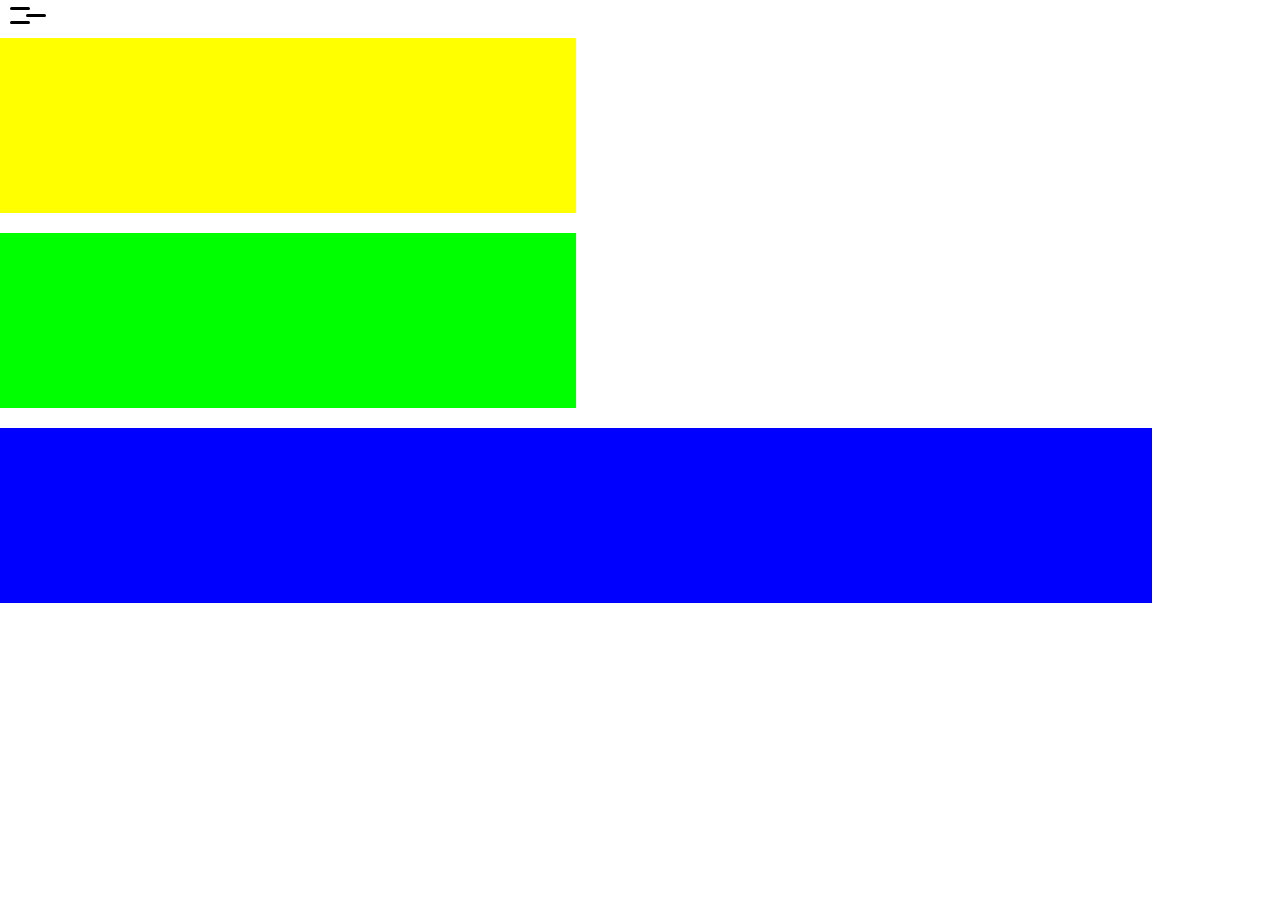
==== index.html @ f6698183 "new files" ====
<!doctype html>
<html class="no-js" lang="sv">

<head>
  <meta charset="utf-8">
  <title></title>
  <meta name="description" content="">
  <meta name="viewport" content="width=device-width, initial-scale=1">

  <meta property="og:title" content="">
  <meta property="og:type" content="">
  <meta property="og:url" content="">
  <meta property="og:image" content="">

  <link rel="manifest" href="site.webmanifest">
  <link rel="apple-touch-icon" href="icon.png">

  <link rel="icon" href="icon.png">
  <link rel="stylesheet" href="css/normalize.css">
  <link rel="stylesheet" href="css/style.css">

  <meta name="theme-color" content="#fafafa">
</head>

<body>
  <button>
    <span></span>
    <span></span>
    <span></span>
  </button>

  <div class="box-container">
    <div class="box red"></div>
    <div class="box green"></div>
    <div class="box blue"></div>


  </div>
 
</body>

</html>
---- css/style.css ----
body {

    background-color: #ffffff;
    
  }

.box { 
   
    width: 100%;
    height: 175px;
    margin-bottom: 20px;     
    transition: all 0.3s ease-in-out;
}

.red {
    background-color: rgb(255, 0, 0);

}
.green {
    background-color: rgb(0, 255, 0);

}


.blue {
    background-color: rgb(0, 0, 255);
    
    }


/*--------------------------------------------*/
/*-----------------Desktop--------------------*/
/*--------------------------------------------*/
@media screen and (min-width: 700px) {
    .box {
        width: 45%;

    }
    .blue {
        width: 90%;

    }




    .red {
        background-color: yellow;

    }
    .box-contrainer {
        display: flex;
        flex-wrap:wrap;
        }  
   
    }
/*--------------------------------------------*/
/*-----------------knapp---------------------*/
/*--------------------------------------------*/

button {
    width: 35px;
    height: 35px;
    background-color: transparent;
    border: 0;
    cursor: pointer;

}

button span {
    width: 20px;
    height: 3px;
    margin-bottom: 4px;
    border-radius: 3px;
    display: block;
    background-color: rgb(0, 0, 0);
    position: relative;
    right: 0;
    left: 20px;
    transition: all 0.3s ease-in-out;
}

button:hover span:nth-child(2) {
   
    right: 4px;
}

button:hover span:nth-child(1) {
   
    left: 4px;
}

button:hover span:nth-child(3) {
   
    left: 4px;
}
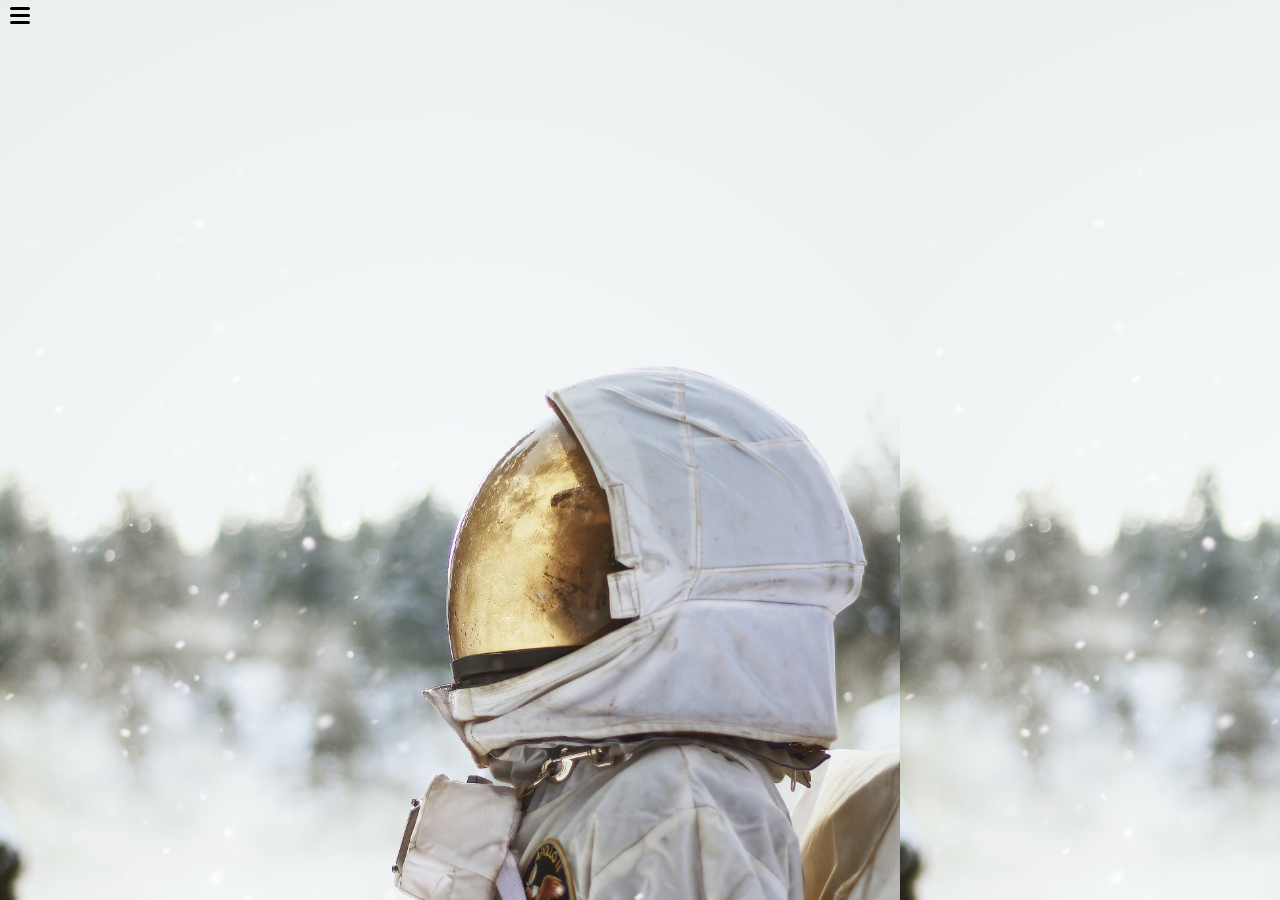
==== commit a5b714b6: "minor improvments" ====
--- a/index.html
+++ b/index.html
@@ -22,20 +22,24 @@
   <meta name="theme-color" content="#fafafa">
 </head>
 
-<body>
-  <button>
+<body>  
+  
+  <button class="button" onclick='location.href="https://github.com/felle64"'>
+
     <span></span>
     <span></span>
     <span></span>
   </button>
 
-  <div class="box-container">
+ 
+
+    <div class="box-container">
     <div class="box red"></div>
     <div class="box green"></div>
     <div class="box blue"></div>
 
 
-  </div>
+    </div>
  
 </body>
 
--- a/css/style.css
+++ b/css/style.css
@@ -1,64 +1,40 @@
-body {
 
-    background-color: #ffffff;
-    
-  }
 
-.box { 
-   
-    width: 100%;
-    height: 175px;
-    margin-bottom: 20px;     
-    transition: all 0.3s ease-in-out;
-}
 
-.red {
-    background-color: rgb(255, 0, 0);
 
-}
-.green {
-    background-color: rgb(0, 255, 0);
 
+body{
+    background-image:url('../img/astronaut.jpg');
+    background-attachment:fixed;
+  
+    background-size: 100vh
 }
 
 
-.blue {
-    background-color: rgb(0, 0, 255);
-    
-    }
+
+
+
+
+
 
 
 /*--------------------------------------------*/
 /*-----------------Desktop--------------------*/
 /*--------------------------------------------*/
 @media screen and (min-width: 700px) {
-    .box {
-        width: 45%;
-
-    }
-    .blue {
-        width: 90%;
-
-    }
+  
 
 
 
 
-    .red {
-        background-color: yellow;
 
-    }
-    .box-contrainer {
-        display: flex;
-        flex-wrap:wrap;
-        }  
-   
-    }
+
+}
 /*--------------------------------------------*/
 /*-----------------knapp---------------------*/
 /*--------------------------------------------*/
 
-button {
+.button {
     width: 35px;
     height: 35px;
     background-color: transparent;
@@ -67,7 +43,7 @@
 
 }
 
-button span {
+.button span {
     width: 20px;
     height: 3px;
     margin-bottom: 4px;
@@ -76,22 +52,22 @@
     background-color: rgb(0, 0, 0);
     position: relative;
     right: 0;
-    left: 20px;
+    left: 0;
     transition: all 0.3s ease-in-out;
 }
 
-button:hover span:nth-child(2) {
-   
-    right: 4px;
-}
-
-button:hover span:nth-child(1) {
+.button:hover span:nth-child(2) {
    
     left: 4px;
 }
 
-button:hover span:nth-child(3) {
+.button span:nth-child(1) {
    
     left: 4px;
 }
 
+.button span:nth-child(3) {
+   
+    left: 4px;
+}
+
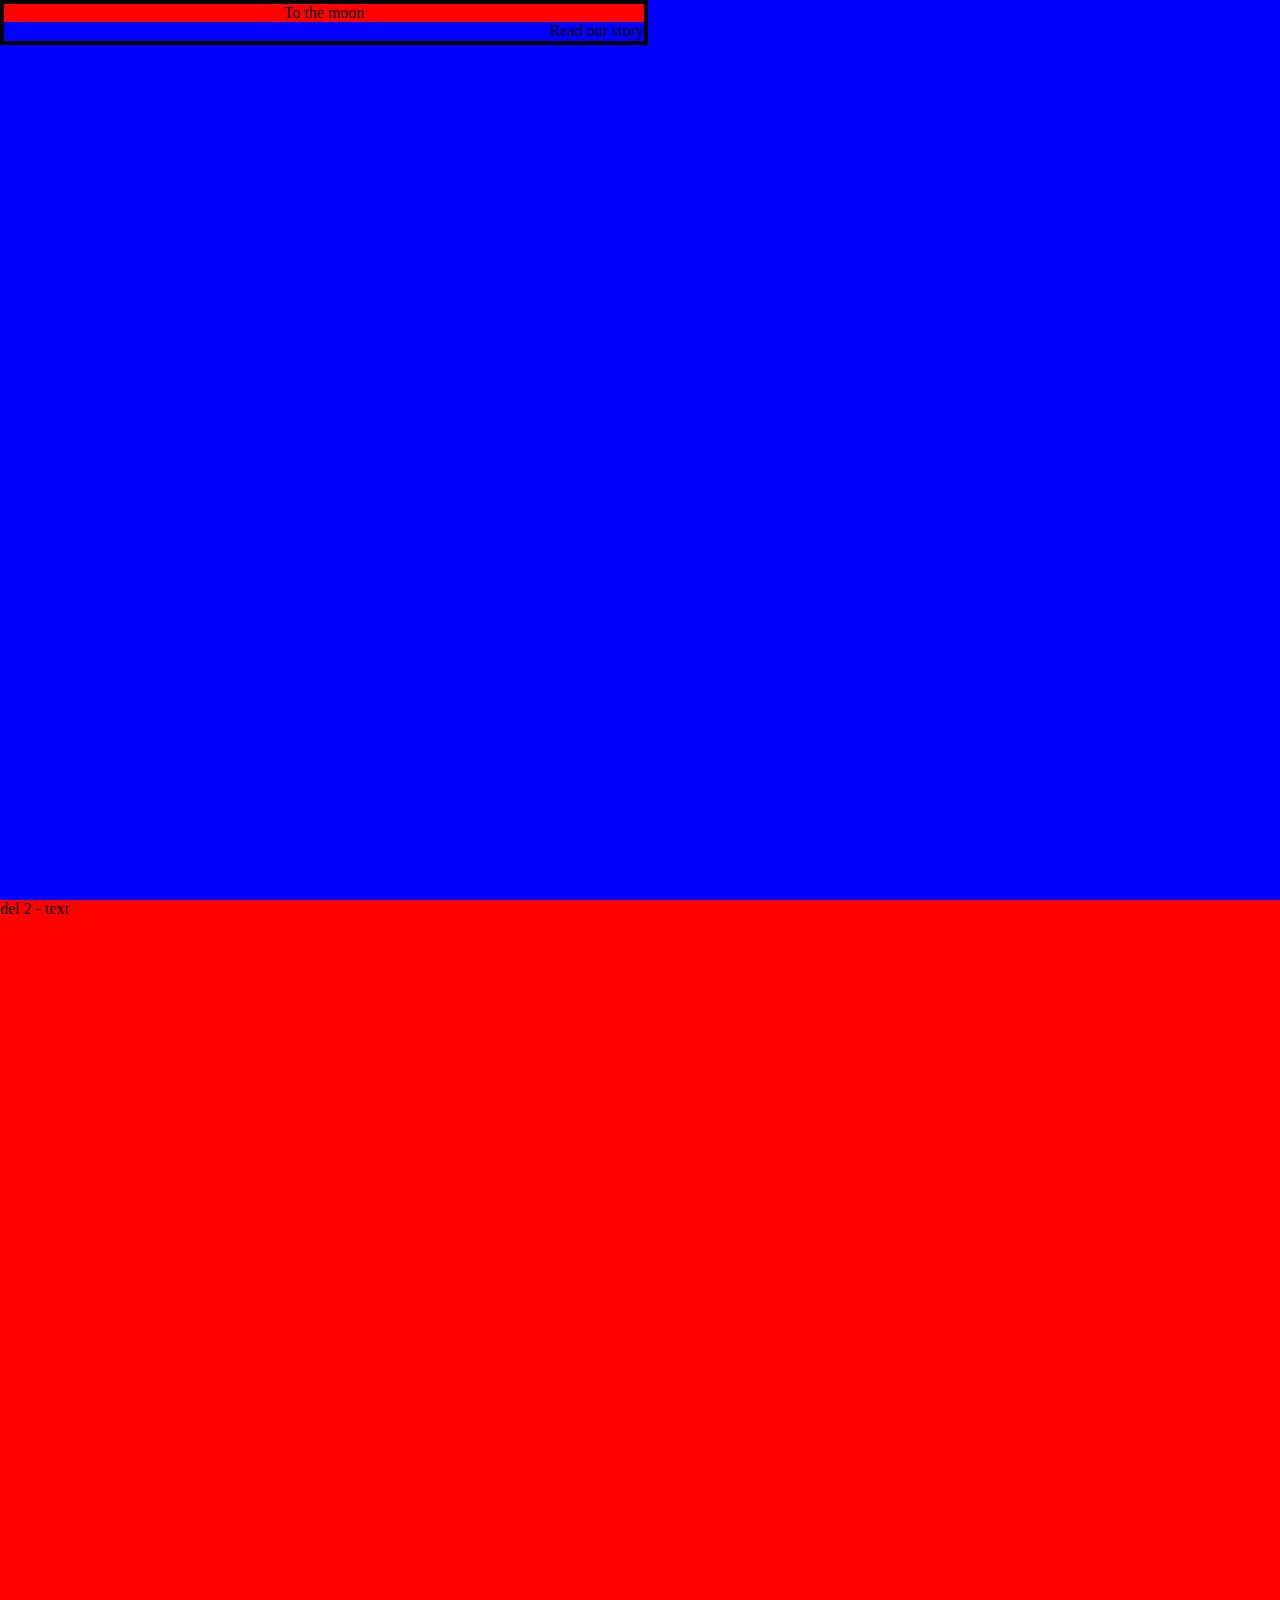
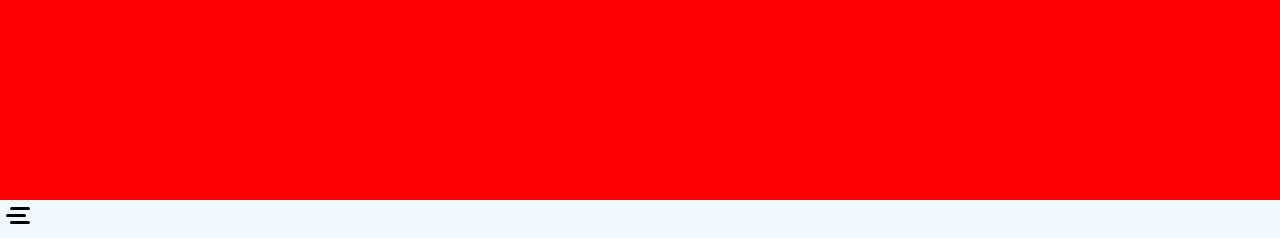
==== commit 7bbe6571: "improvenments" ====
--- a/index.html
+++ b/index.html
@@ -23,23 +23,28 @@
 </head>
 
 <body>  
-  
+    <main>
+        <section class="full-height astronaut">
+          <div class="heading-box">
+            <div class="text">To the moon</div>
+            <div class="link">Read our story</div>
+          </div>
+        </section>
+
+        <section class="full-height text">
+          del 2 - text
+        </section>
+    </main>
+
+
+
   <button class="button" onclick='location.href="https://github.com/felle64"'>
-
     <span></span>
     <span></span>
     <span></span>
   </button>
-
  
 
-    <div class="box-container">
-    <div class="box red"></div>
-    <div class="box green"></div>
-    <div class="box blue"></div>
-
-
-    </div>
  
 </body>
 
--- a/css/style.css
+++ b/css/style.css
@@ -1,22 +1,51 @@
+/*--------------------------------------------*/
+/*-----------------Helps----------------------*/
+/*--------------------------------------------*/
 
+   /* outline: 3px solid red; */
 
 
 
 
 body{
-    background-image:url('../img/astronaut.jpg');
+   background-color: aliceblue;
+}
+
+/*--------------------------------------------*/
+/*-----------------Layout---------------------*/
+/*--------------------------------------------*/
+.full-height {
+    min-height: 100vh;
+}
+
+.astronaut{
+    /*background-image:url('../img/astronaut.jpg');
     background-attachment:fixed;
   
-    background-size: 100vh
+    background-size:auto*/
+    background-color: blue;
 }
 
+.text{
+    background-color: rgb(255, 0, 0);
+}
 
+/*--------------------------------------------*/
+/*-----------------Astronaut------------------*/
+/*--------------------------------------------*/
+.astronaut .heading-box{
+    border: 4px solid black;
+    width: 50%;
+    background-color: rgba 255, 255, 255, 0.7;
+}
 
+.astronaut .heading-box .text {
+    text-align: center;
+}
 
-
-
-
-
+.astronaut .heading-box .link {
+    text-align: right;
+}
 
 /*--------------------------------------------*/
 /*-----------------Desktop--------------------*/
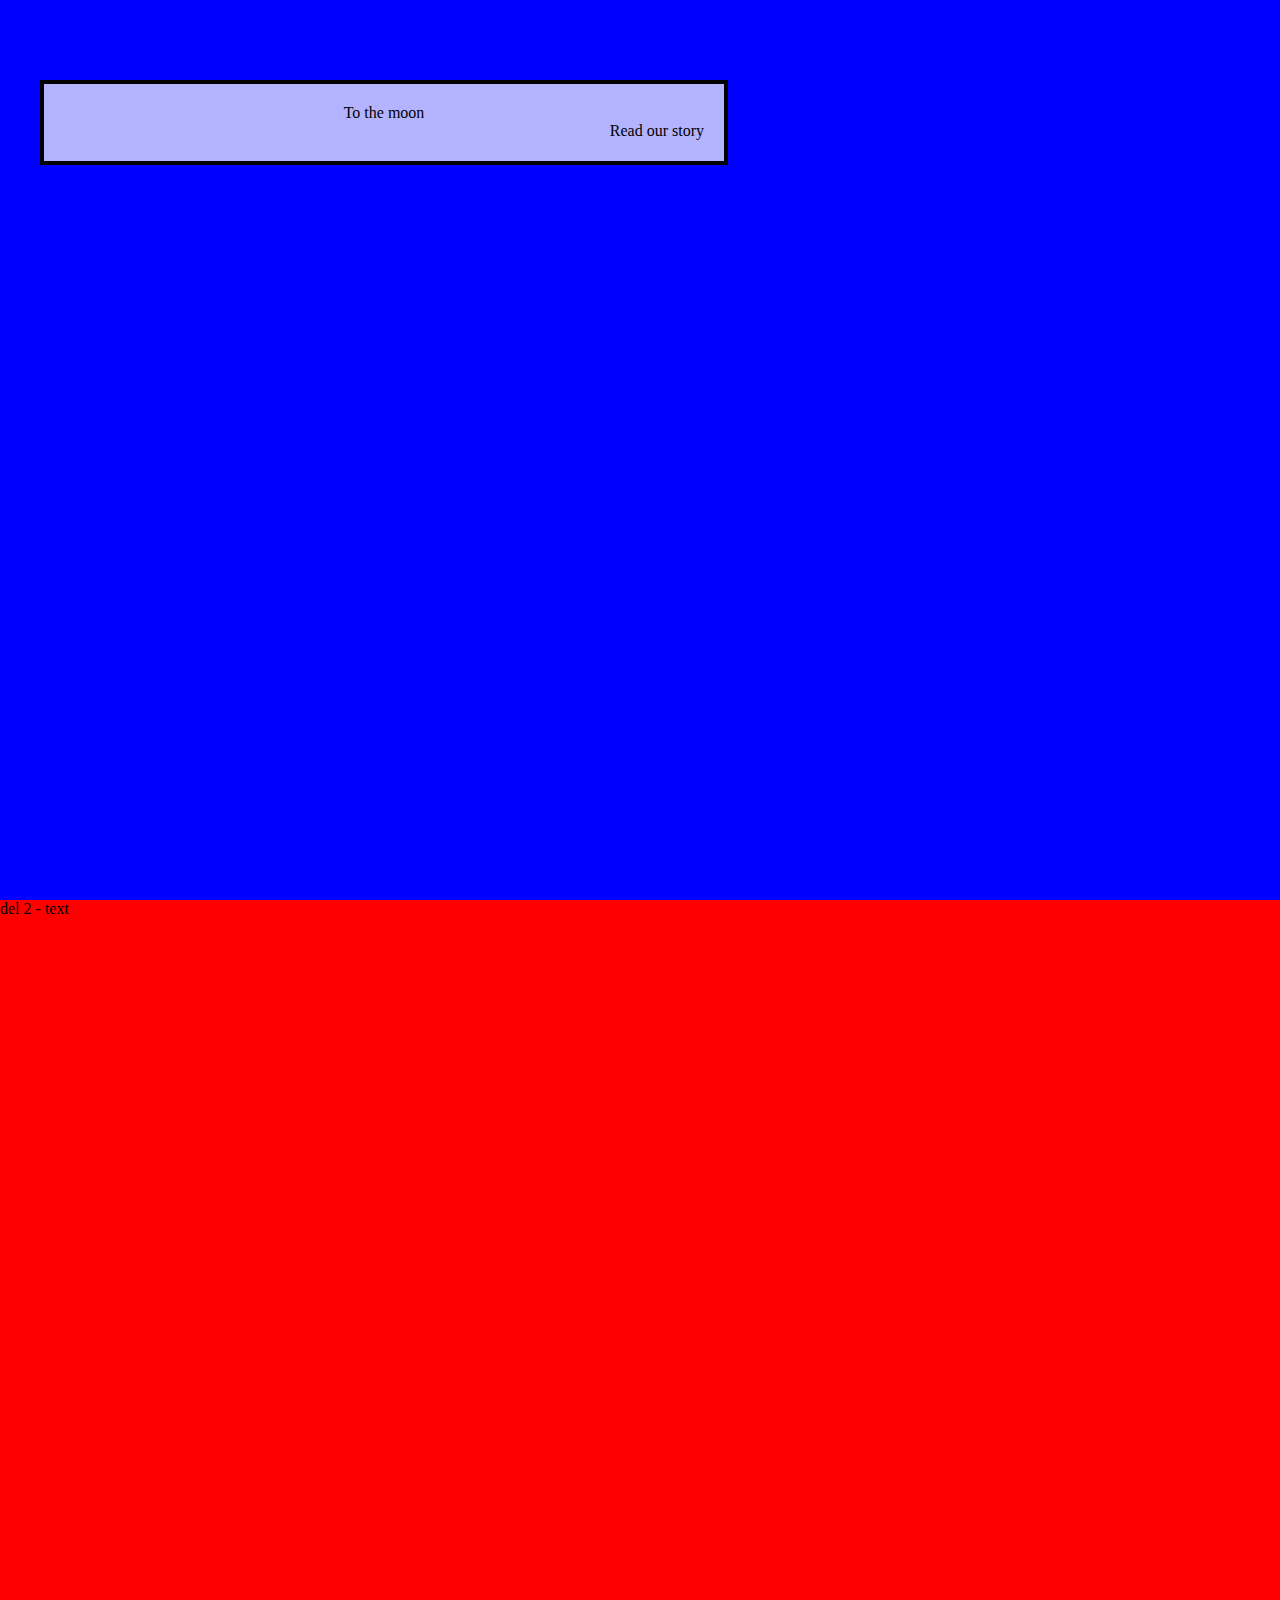
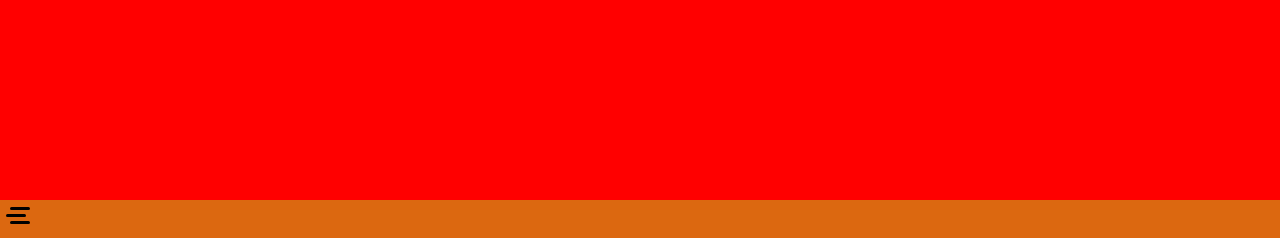
==== commit 6c39feb0: "minor improvments" ====
--- a/index.html
+++ b/index.html
@@ -31,7 +31,7 @@
           </div>
         </section>
 
-        <section class="full-height text">
+        <section class="full-height text-page">
           del 2 - text
         </section>
     </main>
--- a/css/style.css
+++ b/css/style.css
@@ -8,7 +8,7 @@
 
 
 body{
-   background-color: aliceblue;
+   background-color: rgb(220, 104, 16);
 }
 
 /*--------------------------------------------*/
@@ -26,7 +26,7 @@
     background-color: blue;
 }
 
-.text{
+.text-page{
     background-color: rgb(255, 0, 0);
 }
 
@@ -36,7 +36,11 @@
 .astronaut .heading-box{
     border: 4px solid black;
     width: 50%;
-    background-color: rgba 255, 255, 255, 0.7;
+    background-color: rgba(255, 255, 255, 0.7);
+    position: absolute;
+    top: 80px;
+    left: 40px;
+    padding: 20px;
 }
 
 .astronaut .heading-box .text {
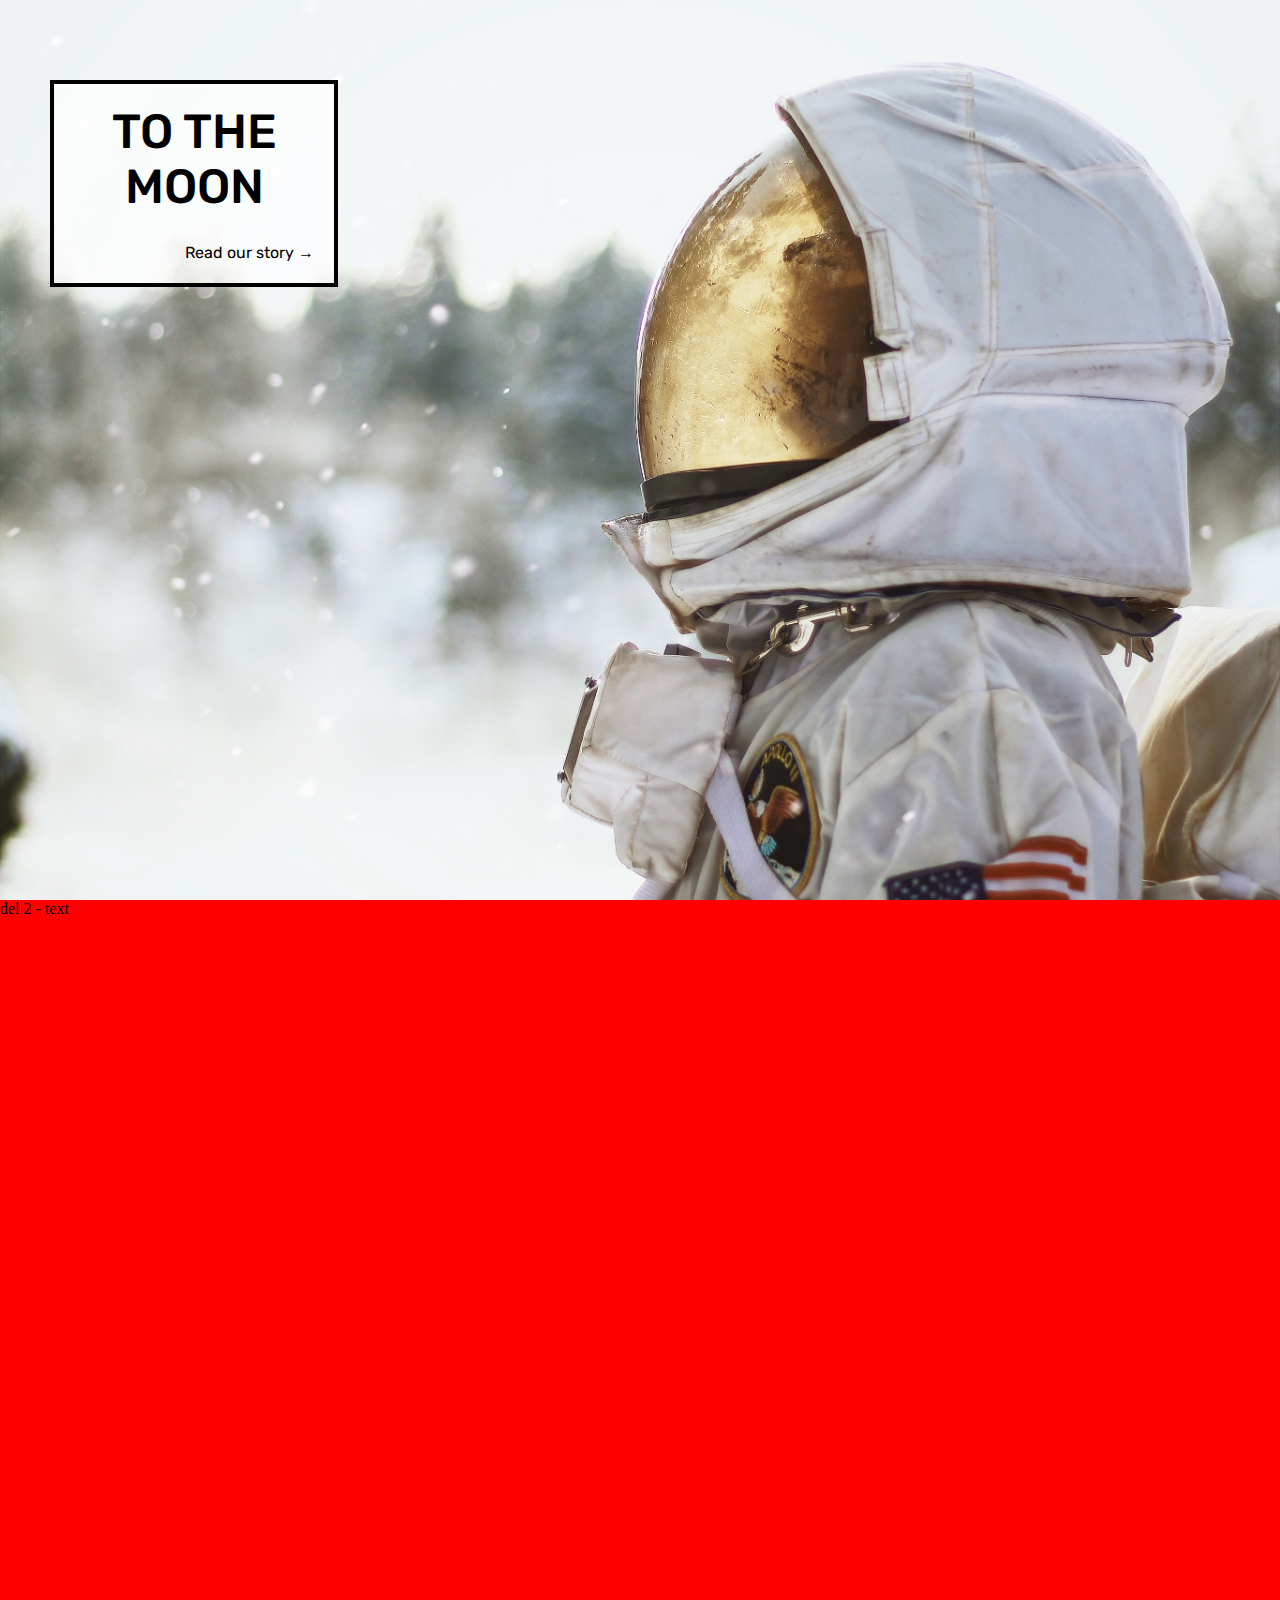
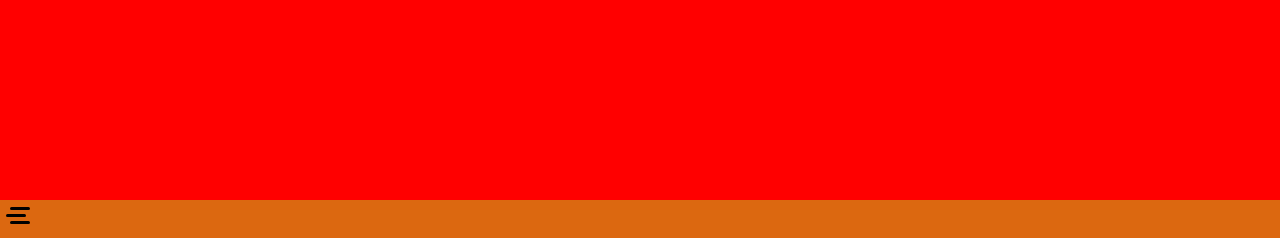
==== commit b40473f9: "major improvments" ====
--- a/index.html
+++ b/index.html
@@ -18,6 +18,9 @@
   <link rel="icon" href="icon.png">
   <link rel="stylesheet" href="css/normalize.css">
   <link rel="stylesheet" href="css/style.css">
+  <link rel="preconnect" href="https://fonts.googleapis.com">
+  <link rel="preconnect" href="https://fonts.gstatic.com" crossorigin>
+  <link href="https://fonts.googleapis.com/css2?family=Rubik:wght@300;500&display=swap" rel="stylesheet">
 
   <meta name="theme-color" content="#fafafa">
 </head>
@@ -27,7 +30,10 @@
         <section class="full-height astronaut">
           <div class="heading-box">
             <div class="text">To the moon</div>
-            <div class="link">Read our story</div>
+            <div class="link">
+              Read our story
+              <span>→</span>
+            </div>
           </div>
         </section>
 
--- a/css/style.css
+++ b/css/style.css
@@ -19,11 +19,10 @@
 }
 
 .astronaut{
-    /*background-image:url('../img/astronaut.jpg');
-    background-attachment:fixed;
-  
-    background-size:auto*/
-    background-color: blue;
+    background-image:url('../img/astronaut.jpg');
+    background-size:cover;
+    background-position: 50% 45%;
+    
 }
 
 .text-page{
@@ -35,38 +34,55 @@
 /*--------------------------------------------*/
 .astronaut .heading-box{
     border: 4px solid black;
-    width: 50%;
+    width: 10rem;
     background-color: rgba(255, 255, 255, 0.7);
     position: absolute;
     top: 80px;
-    left: 40px;
+    left: 50px;
     padding: 20px;
+    font-family: 'Rubik', sans-serif;
 }
 
 .astronaut .heading-box .text {
     text-align: center;
+    text-transform: uppercase;
+    font-size: 3rem;
+    font-weight: 500;
+    margin-bottom: 30px;
 }
 
-.astronaut .heading-box .link {
-    text-align: right;
-}
+
 
 /*--------------------------------------------*/
 /*-----------------Desktop--------------------*/
 /*--------------------------------------------*/
-@media screen and (min-width: 700px) {
-  
+@media screen and (min-width: 800px) {
+    .astronaut .heading-box{
+        width: 15rem;
+    }
+    
+    .astronaut .heading-box .link {
+        text-align: right;
+    }
+    .astronaut .heading-box .link span {
+        position: relative;
+        left: 0;
+        transition: left 0.3s ease-in-out;   
 
+    
+    }
 
+    .astronaut .heading-box .link:hover span {
+        left: 10px;
 
+    }
 
 
 
 }
 /*--------------------------------------------*/
-/*-----------------knapp---------------------*/
+/*-----------------Button---------------------*/
 /*--------------------------------------------*/
-
 .button {
     width: 35px;
     height: 35px;
@@ -104,3 +120,11 @@
     left: 4px;
 }
 
+/*--------------------------------------------*/
+/*-----------------Dark Mode------------------*/
+/*--------------------------------------------*/
+@media (prefers-color-scheme:dark) {
+    .astronaut .heading-box .link {
+        color: red;
+    }
+}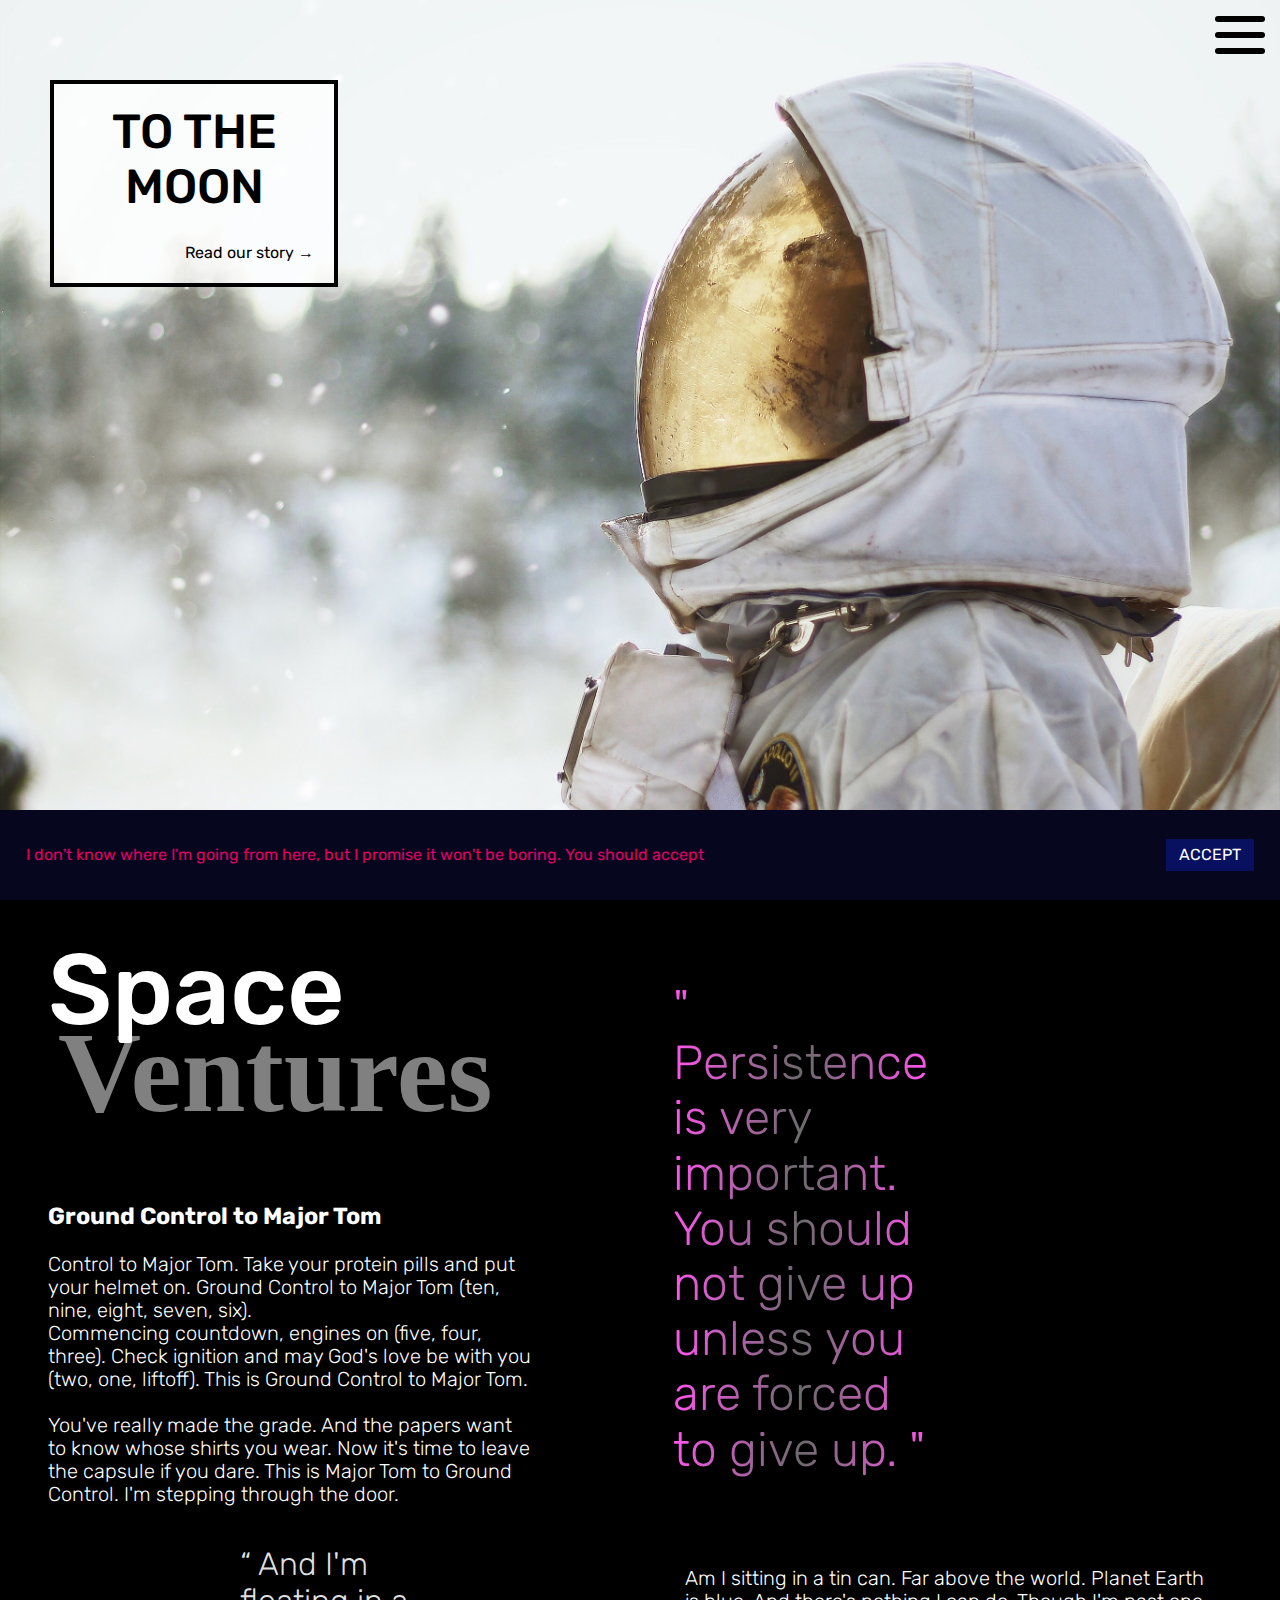
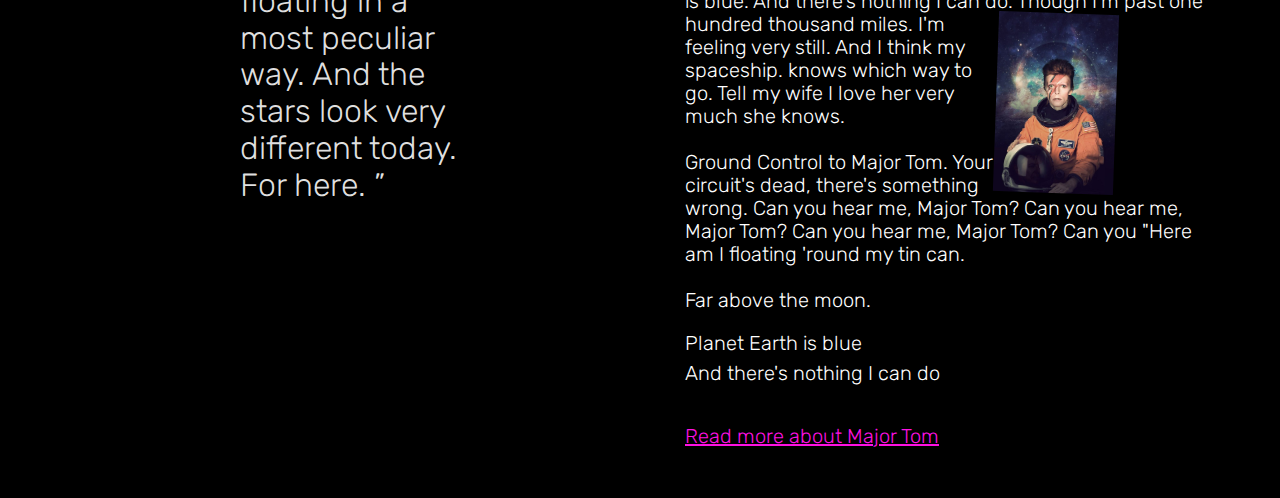
==== commit b9c59a24: "final changes" ====
--- a/index.html
+++ b/index.html
@@ -1,23 +1,16 @@
 <!doctype html>
-<html class="no-js" lang="sv">
+<html class="no-js" lang="en">
 
 <head>
   <meta charset="utf-8">
-  <title></title>
+  <title>To The Moon</title>
   <meta name="description" content="">
   <meta name="viewport" content="width=device-width, initial-scale=1">
-
-  <meta property="og:title" content="">
-  <meta property="og:type" content="">
-  <meta property="og:url" content="">
-  <meta property="og:image" content="">
-
+  
   <link rel="manifest" href="site.webmanifest">
-  <link rel="apple-touch-icon" href="icon.png">
-
   <link rel="icon" href="icon.png">
-  <link rel="stylesheet" href="css/normalize.css">
-  <link rel="stylesheet" href="css/style.css">
+  <link rel="stylesheet" href="css/normalize.css" type="text/css">
+  <link rel="stylesheet" href="css/style.css" type="text/css">
   <link rel="preconnect" href="https://fonts.googleapis.com">
   <link rel="preconnect" href="https://fonts.gstatic.com" crossorigin>
   <link href="https://fonts.googleapis.com/css2?family=Rubik:wght@300;500&display=swap" rel="stylesheet">
@@ -35,23 +28,53 @@
               <span>→</span>
             </div>
           </div>
+          <div class="menu-btn">
+            <div class="menu-btn-burger"></div>
+          </div> 
+          <nav>
+            <ul>
+              <li>Our Story</li>
+              <li>Space Ventures</li>
+              <li>About Major tom</li>
+            </ul>
+          </nav>
         </section>
-
         <section class="full-height text-page">
-          del 2 - text
+          <div class="box-1">
+            <div class="header-space">
+              <h2><span>Space</span> <span>Ventures</span></h2>
+            </div>
+            <div class="header-tom">
+              <h3>Ground Control to Major Tom</h3>
+            </div>
+            <div class="main-text-page1-1">
+              <p>Control to Major Tom. Take your protein pills and put your helmet on. Ground Control to Major Tom (ten, nine, eight, seven, six).<br> Commencing countdown, engines on (five, four, three). Check ignition and may God's love be with you (two, one, liftoff). This is Ground Control to Major Tom.
+                <br><br>You've really made the grade. And the papers want to know whose shirts you wear. Now it's time to leave the capsule if you dare. This is Major Tom to Ground Control. I'm stepping through the door.
+              </p>
+            </div>
+            <blockquote class="quote-text">
+              “ And I'm floating in a most peculiar way. And the stars look very different today. For here. ”
+            </blockquote>
+          </div>
+          <div class="box-2">
+            <blockquote class="quote-text-2">
+              " Persistence is very important. You should not give up unless you are forced to give up. "
+            </blockquote>
+            <div class="main-text-page2-1 clearfix">
+              <p>Am I sitting in a tin can. Far above the world. Planet Earth is blue. And there's nothing I can do. Though I'm past one hundred thousand miles.<img src="/img/tom.jpg" alt="tom" class="tom"/> I'm feeling very still. And I think my spaceship. knows which way to go. Tell my wife I love her very much she knows.
+                <br><br>Ground Control to Major Tom. Your circuit's dead, there's something wrong. Can you hear me, Major Tom? Can you hear me, Major Tom? Can you hear me, Major Tom? Can you "Here am I floating 'round my tin can.<br><br>Far above the moon.</p>
+                <span>Planet Earth is blue</span>
+                <span>And there's nothing I can do</span>
+                <div class="link-text">Read more about Major Tom</div>
+            </div>
+          </div>
         </section>
     </main>
-
-
-
-  <button class="button" onclick='location.href="https://github.com/felle64"'>
-    <span></span>
-    <span></span>
-    <span></span>
-  </button>
- 
-
- 
+    <div class="cookie-box">
+      <p class="cookie-text">I don't know where I'm going from here, but I promise it won't be boring. You should accept</p>
+      <button class="cookie-button">ACCEPT</button>
+    </div>
+  <script src="js/main.js"></script>
 </body>
 
 </html>--- a/css/style.css
+++ b/css/style.css
@@ -1,130 +1,390 @@
-/*--------------------------------------------*/
-/*-----------------Helps----------------------*/
-/*--------------------------------------------*/
-
-   /* outline: 3px solid red; */
-
-
-
-
-body{
-   background-color: rgb(220, 104, 16);
+.clearfix::after {
+  content: "";
+  clear: both;
+  display: table;
+}
+
+body {
+  background-color: rgb(0, 0, 0);
 }
 
 /*--------------------------------------------*/
 /*-----------------Layout---------------------*/
 /*--------------------------------------------*/
 .full-height {
-    min-height: 100vh;
-}
-
-.astronaut{
-    background-image:url('../img/astronaut.jpg');
-    background-size:cover;
-    background-position: 50% 45%;
-    
-}
-
-.text-page{
-    background-color: rgb(255, 0, 0);
+  min-height: 100vh;
+}
+
+.astronaut {
+  display: flex;
+  background-image: url("../img/astronaut.jpg");
+  background-size: cover;
+  background-position: 50% 45%;
+}
+
+/*--------------------------------------------*/
+/*---------------Layout Textpage--------------*/
+/*--------------------------------------------*/
+.text-page {
+  background-image: url("../img/space.jpg");
+  background-size: cover;
+  color: white;
+}
+
+.header-space {
+  top: -60px;
+  margin-left: 3rem;
+}
+.header-space h2 {
+  margin: 0;
+  padding: 0;
+}
+.header-space h2 span:first-of-type {
+  z-index: 1;
+  position: relative;
+  font-family: "Rubik", sans-serif;
+  font-weight: 500;
+  display: block;
+  font-size: 65px;
+}
+.header-space h2 span:nth-of-type(2) {
+  position: relative;
+  top: -45px;
+  left: 50px;
+  color: gray;
+  font-family: "Times New Roman", Times;
+  font-weight: bold;
+  font-size: 80px;
+}
+
+.header-tom {
+  margin-top: 0;
+  position: relative;
+  margin-left: 3rem;
+  font-family: "Rubik", sans-serif;
+  font-size: 20px;
+  white-space: initial;
+}
+
+.main-text-page1-1 {
+  display: block;
+  margin-left: 3rem;
+  margin-right: 20px;
+  font-family: "Rubik", sans-serif;
+  font-weight: 300;
+  font-size: 1.25rem;
+  text-align: left;
+}
+
+.quote-text {
+  font-family: "Rubik", sans-serif;
+  font-size: 1.5rem;
+  font-weight: 300;
+  margin-left: 5rem;
+  margin-right: 5rem;
+  top: 20px;
+  text-align: left;
+  color: rgb(223, 223, 223);
+}
+
+blockquote {
+  padding: 0;
+  margin: 20px;
+  position: relative;
+}
+
+.quote-text-2 {
+  display: none;
+}
+
+.main-text-page2-1 {
+  font-family: "Rubik", sans-serif;
+  font-weight: 300;
+  margin-top: 5rem;
+  margin-right: 4rem;
+  margin-left: 2rem;
+  color: white;
+  font-size: 1.25rem;
+}
+.main-text-page2-1 span:first-of-type {
+  position: absolute;
+}
+.main-text-page2-1 span:nth-of-type(2) {
+  position: relative;
+  top: 30px;
+}
+
+.tom {
+  display: none;
+}
+
+.link-text {
+  text-align: left;
+  color: rgb(255, 17, 227);
+  font-family: "Rubik", sans-serif;
+  font-weight: 300;
+  text-decoration: underline;
+  margin-top: 70px;
+  margin-bottom: 50px;
+}
+
+.cookie-box {
+  display: none;
 }
 
 /*--------------------------------------------*/
 /*-----------------Astronaut------------------*/
 /*--------------------------------------------*/
-.astronaut .heading-box{
-    border: 4px solid black;
-    width: 10rem;
-    background-color: rgba(255, 255, 255, 0.7);
+.astronaut .heading-box {
+  border: 4px solid black;
+  width: 10rem;
+  background-color: rgba(255, 255, 255, 0.7);
+  position: absolute;
+  top: 80px;
+  left: 50px;
+  padding: 20px;
+  font-family: "Rubik", sans-serif;
+  transition: all 0.5s ease-in-out;
+}
+
+.astronaut .heading-box .text {
+  text-align: center;
+  text-transform: uppercase;
+  font-size: 3rem;
+  font-weight: 500;
+  margin-bottom: 30px;
+}
+
+/*--------------------------------------------*/
+/*-----------------Desktop Astonaut-----------*/
+/*--------------------------------------------*/
+@media screen and (min-width: 800px) {
+  .astronaut .heading-box {
+    width: 15rem;
+    transition: all 0.5s ease-in-out;
+  }
+  .astronaut .heading-box .link {
+    text-align: right;
+  }
+  .astronaut .heading-box .link span {
+    position: relative;
+    left: 0;
+    transition: left 0.3s ease-in-out;
+  }
+  .astronaut .heading-box .link:hover span {
+    left: 10px;
+  }
+  /*--------------------------------------------*/
+  /*-----------------Desktop Textpage-----------*/
+  /*--------------------------------------------*/
+  .text-page {
+    display: flex;
+    gap: 100px;
+  }
+  .box-1, .box-2 {
+    width: 50%;
+  }
+  .header-space {
+    /*border: 3px solid navajowhite;*/
+    margin-top: 2rem;
+    margin-left: 3rem;
+  }
+  .header-space h2 span:first-of-type {
+    z-index: 1;
+    position: relative;
+    font-family: "Rubik", sans-serif;
+    font-weight: 500;
+    display: block;
+    font-size: 6.25rem;
+  }
+  .header-space h2 span:nth-of-type(2) {
+    position: relative;
+    top: -40px;
+    left: 10px;
+    color: gray;
+    font-family: "Times New Roman", Times;
+    font-weight: bold;
+    font-size: 7.1875rem;
+  }
+  .quote-text {
+    margin-left: 15rem;
+    text-align: left;
+    font-size: 32px;
+  }
+  .quote-text-2 {
+    /*border: 3px solid rgb(29, 145, 129);*/
+    display: flex;
+    background: #fe55ed;
+    background: linear-gradient(to right, #fe55ed 0%, #6B6B6B 50%, #fe55ed 100%);
+    -webkit-background-clip: text;
+    -webkit-text-fill-color: transparent;
+    font-family: "Rubik", sans-serif;
+    font-weight: 300;
+    font-size: 3rem;
+    text-align: left;
+    margin-right: 22rem;
+    margin-top: 5rem;
+  }
+  .main-text-page2-1 {
+    /*border: 1px solid rgb(0, 26, 255);*/
+    margin-top: 50px;
+    margin-right: 4rem;
+    margin-left: 2rem;
+    color: white;
+    float: left;
+  }
+  .main-text-page2-1 span:first-of-type {
     position: absolute;
-    top: 80px;
-    left: 50px;
-    padding: 20px;
-    font-family: 'Rubik', sans-serif;
-}
-
-.astronaut .heading-box .text {
-    text-align: center;
-    text-transform: uppercase;
-    font-size: 3rem;
-    font-weight: 500;
-    margin-bottom: 30px;
-}
-
-
-
-/*--------------------------------------------*/
-/*-----------------Desktop--------------------*/
-/*--------------------------------------------*/
-@media screen and (min-width: 800px) {
-    .astronaut .heading-box{
-        width: 15rem;
+  }
+  .main-text-page2-1 span:nth-of-type(2) {
+    position: relative;
+    top: 30px;
+  }
+  .tom {
+    height: auto;
+    width: 120px;
+    display: block;
+    float: right;
+    transform: rotate(2deg);
+    margin-right: 100px;
+  }
+  /*--------------------------------------------*/
+  /*-----------------Cookie Box-----------------*/
+  /*--------------------------------------------*/
+  .cookie-box {
+    box-sizing: border-box;
+    z-index: 5;
+    display: block;
+    background-color: rgb(6, 6, 31);
+    color: rgb(225, 0, 100);
+    position: fixed;
+    bottom: 0;
+    width: 100%;
+    font-family: "Rubik", sans-serif;
+    display: flex;
+    justify-content: space-between;
+    align-items: center;
+    padding: 20px 2%;
+    -webkit-animation: glow 1s ease-in-out infinite alternate;
+    animation: glow 1s ease-in-out infinite alternate;
+  }
+  @-webkit-keyframes glow {
+    from {
+      text-shadow: 0 0 5px rgb(225, 0, 100);
     }
-    
-    .astronaut .heading-box .link {
-        text-align: right;
+    to {
+      text-shadow: 0 0 10px rgb(225, 0, 100);
     }
-    .astronaut .heading-box .link span {
-        position: relative;
-        left: 0;
-        transition: left 0.3s ease-in-out;   
-
-    
-    }
-
-    .astronaut .heading-box .link:hover span {
-        left: 10px;
-
-    }
-
-
-
-}
-/*--------------------------------------------*/
-/*-----------------Button---------------------*/
-/*--------------------------------------------*/
-.button {
-    width: 35px;
-    height: 35px;
-    background-color: transparent;
+  }
+  .cookie-box .cookie-text .cookie-button .button-text {
+    display: block;
+    padding: 0 20px;
+  }
+  .cookie-box .cookie-button {
+    background-color: rgb(8, 17, 96);
     border: 0;
+    padding: 7px 13px;
     cursor: pointer;
-
-}
-
-.button span {
-    width: 20px;
-    height: 3px;
-    margin-bottom: 4px;
-    border-radius: 3px;
-    display: block;
-    background-color: rgb(0, 0, 0);
-    position: relative;
-    right: 0;
-    left: 0;
-    transition: all 0.3s ease-in-out;
-}
-
-.button:hover span:nth-child(2) {
-   
-    left: 4px;
-}
-
-.button span:nth-child(1) {
-   
-    left: 4px;
-}
-
-.button span:nth-child(3) {
-   
-    left: 4px;
+    color: white;
+  }
+}
+/*--------------------------------------------*/
+/*-----------------Menu-----------------------*/
+/*--------------------------------------------*/
+.menu-btn {
+  position: absolute;
+  right: 10px;
+  margin-top: 5px;
+  display: flex;
+  justify-content: center;
+  align-items: center;
+  width: 60px;
+  height: 60px;
+  cursor: pointer;
+  transition: all 0.5s ease-in-out;
+  /*border: 3px solid black;*/
+}
+
+.menu-btn-burger {
+  width: 50px;
+  height: 6px;
+  background-color: black;
+  border-radius: 5px;
+  transition: all 0.5s ease-in-out;
+}
+
+.menu-btn-burger::before,
+.menu-btn-burger::after {
+  content: "";
+  position: absolute;
+  width: 50px;
+  height: 6px;
+  background-color: black;
+  border-radius: 5px;
+  transition: all 0.5s ease-in-out;
+}
+
+.menu-btn-burger::before {
+  transform: translateY(-16px);
+}
+
+.menu-btn-burger::after {
+  transform: translateY(16px);
+}
+
+/*--------------------------------------------*/
+/*---------------Animation Menu---------------*/
+/*--------------------------------------------*/
+.menu-btn.open .menu-btn-burger {
+  transform: translateX(-50px);
+  background: transparent;
+}
+
+.menu-btn.open .menu-btn-burger::before {
+  transform: rotate(45deg) translate(35px, -35px);
+}
+
+.menu-btn.open .menu-btn-burger::after {
+  transform: rotate(-45deg) translate(35px, 35px);
+}
+
+/*--------------------------------------------*/
+/*-----------------Menu nav-------------------*/
+/*--------------------------------------------*/
+.menu-btn + nav {
+  visibility: hidden;
+}
+
+.menu-btn.open + nav {
+  position: absolute;
+  margin-top: 60px;
+  visibility: inherit;
+  width: 100vw;
+  height: 95vh;
+  transition: all 0.3s ease-in-out;
+  font-size: 64px;
+  font-weight: 500;
+  background-color: rgba(237, 241, 242, 0.7);
+  text-transform: uppercase;
+}
+
+ul {
+  margin: 0;
+  padding: 0;
+  list-style: none;
+  display: flex;
+  flex-direction: column;
+  height: 100%;
+  justify-content: space-evenly;
+  text-align: center;
+  font-family: "Rubik", sans-serif;
 }
 
 /*--------------------------------------------*/
 /*-----------------Dark Mode------------------*/
 /*--------------------------------------------*/
-@media (prefers-color-scheme:dark) {
-    .astronaut .heading-box .link {
-        color: red;
-    }
-}+@media (prefers-color-scheme: dark) {
+  .astronaut .heading-box .link {
+    color: black;
+  }
+}/*# sourceMappingURL=style.css.map */